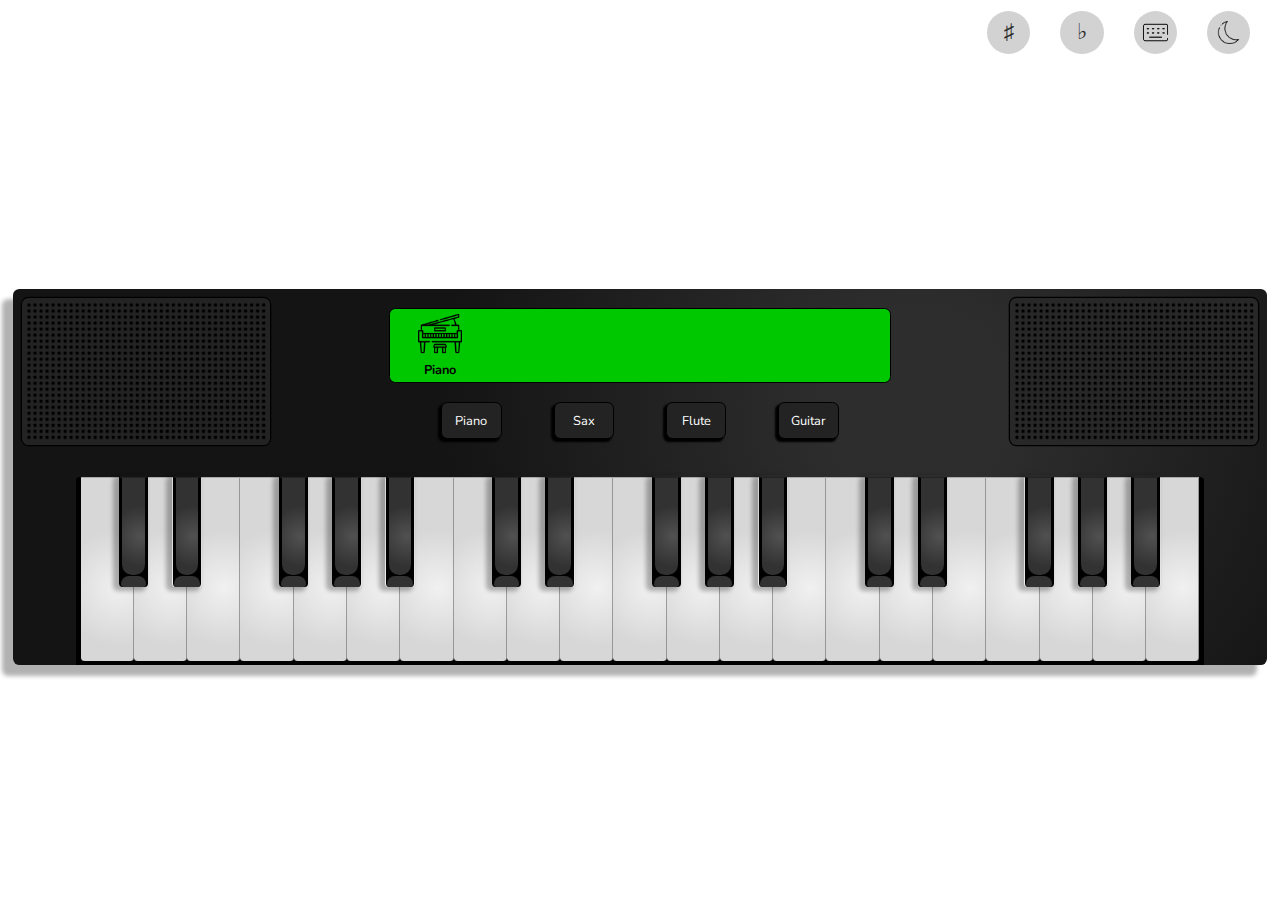
==== index.html @ 3a67f17c "uploaded core files" ====
<!DOCTYPE html>
<html>
	<head>
		<title>Keyboard | Piano</title>
		<meta charset="utf-8">
		<meta name="viewport" content="width=device-width, initial-scale=1.0">
		<link rel="stylesheet" href="css/style.css">
		<link rel="preconnect" href="https://fonts.gstatic.com">
		<link href="https://fonts.googleapis.com/css2?family=Nunito:wght@400;600&display=swap" rel="stylesheet">
		<link href="https://fonts.googleapis.com/css2?family=Cormorant+Garamond:wght@400&display=swap" rel="stylesheet">
	</head>

	<body>
		<div class="container">
			<div class="header-controls">
				<div></div>
				<div>♯</div>
				<div>♭</div>
				<div><img src="images/keyboard.png"></img></div>
				<div><img src="images/moon.png"></img></div>
			</div>

			<div class="frame">
				<div class="left-speaker"></div>

				<div class="menu">
					<div class="display">
						<div class="current-instrument-container">
							<img src="images/piano.png"></img>
							<span>Piano</span>
						</div>
					</div>

					<div class="menu-buttons">
						<button>Piano</button>
						<button>Sax</button>
						<button>Flute</button>
						<button>Guitar</button>
					</div>
				</div>

				<div class="right-speaker"></div>

				<div class="keyboard">
					<div class="white-key-set">
						<div class="key white-key" id="Z"><div class="cypher white-key-cypher">C</div><div class="white-key-letter">Z</div></div>
						<div class="key white-key" id="C"><div class="cypher white-key-cypher">D</div><div class="white-key-letter">C</div></div>
						<div class="key white-key" id="B"><div class="cypher white-key-cypher">E</div><div class="white-key-letter">B</div></div>
						<div class="key white-key" id="N"><div class="cypher white-key-cypher">F</div><div class="white-key-letter">N</div></div>
						<div class="key white-key" id="A"><div class="cypher white-key-cypher">G</div><div class="white-key-letter">A</div></div>
						<div class="key white-key" id="D"><div class="cypher white-key-cypher">A</div><div class="white-key-letter">D</div></div>
						<div class="key white-key" id="G"><div class="cypher white-key-cypher">B</div><div class="white-key-letter">G</div></div>
						<div class="key white-key" id="H"><div class="cypher white-key-cypher">C</div><div class="white-key-letter">H</div></div>
						<div class="key white-key" id="K"><div class="cypher white-key-cypher">D</div><div class="white-key-letter">K</div></div>
						<div class="key white-key" id="Q"><div class="cypher white-key-cypher">E</div><div class="white-key-letter">Q</div></div>
						<div class="key white-key" id="W"><div class="cypher white-key-cypher">F</div><div class="white-key-letter">W</div></div>
						<div class="key white-key" id="R"><div class="cypher white-key-cypher">G</div><div class="white-key-letter">R</div></div>
						<div class="key white-key" id="Y"><div class="cypher white-key-cypher">A</div><div class="white-key-letter">Y</div></div>
						<div class="key white-key" id="I"><div class="cypher white-key-cypher">B</div><div class="white-key-letter">I</div></div>
						<div class="key white-key" id="O"><div class="cypher white-key-cypher">C</div><div class="white-key-letter">O</div></div>
						<div class="key white-key" id="1"><div class="cypher white-key-cypher">D</div><div class="white-key-letter">1</div></div>
						<div class="key white-key" id="3"><div class="cypher white-key-cypher">E</div><div class="white-key-letter">3</div></div>
						<div class="key white-key" id="4"><div class="cypher white-key-cypher">F</div><div class="white-key-letter">4</div></div>
						<div class="key white-key" id="6"><div class="cypher white-key-cypher">G</div><div class="white-key-letter">6</div></div>
						<div class="key white-key" id="8"><div class="cypher white-key-cypher">A</div><div class="white-key-letter">8</div></div>
						<div class="key white-key" id="0"><div class="cypher white-key-cypher">B</div><div class="white-key-letter">0</div></div>
					</div>

					<div class="sharp-key-set">
						<div class="key sharp-key" id="X"><div class="sharp-key-center"><div class="cypher sharp-cypher">C♯</div><div class="cypher flat-cypher">D♭</div><div class="sharp-key-letter">X</div></div><div class="sharp-key-shadow"></div></div>
						<div class="key sharp-key" id="V"><div class="sharp-key-center"><div class="cypher sharp-cypher">D♯</div><div class="cypher flat-cypher">E♭</div><div class="sharp-key-letter">V</div></div><div class="sharp-key-shadow"></div></div>
						<div></div>
						<div class="key sharp-key" id="M"><div class="sharp-key-center"><div class="cypher sharp-cypher">F♯</div><div class="cypher flat-cypher">G♭</div><div class="sharp-key-letter">M</div></div><div class="sharp-key-shadow"></div></div>
						<div class="key sharp-key" id="S"><div class="sharp-key-center"><div class="cypher sharp-cypher">G♯</div><div class="cypher flat-cypher">A♭</div><div class="sharp-key-letter">S</div></div><div class="sharp-key-shadow"></div></div>
						<div class="key sharp-key" id="F"><div class="sharp-key-center"><div class="cypher sharp-cypher">A♯</div><div class="cypher flat-cypher">B♭</div><div class="sharp-key-letter">F</div></div><div class="sharp-key-shadow"></div></div>
						<div></div>
						<div class="key sharp-key" id="J"><div class="sharp-key-center"><div class="cypher sharp-cypher">C♯</div><div class="cypher flat-cypher">D♭</div><div class="sharp-key-letter">J</div></div><div class="sharp-key-shadow"></div></div>
						<div class="key sharp-key" id="L"><div class="sharp-key-center"><div class="cypher sharp-cypher">D♯</div><div class="cypher flat-cypher">E♭</div><div class="sharp-key-letter">L</div></div><div class="sharp-key-shadow"></div></div>
						<div></div>
						<div class="key sharp-key" id="E"><div class="sharp-key-center"><div class="cypher sharp-cypher">F♯</div><div class="cypher flat-cypher">G♭</div><div class="sharp-key-letter">E</div></div><div class="sharp-key-shadow"></div></div>
						<div class="key sharp-key" id="T"><div class="sharp-key-center"><div class="cypher sharp-cypher">G♯</div><div class="cypher flat-cypher">A♭</div><div class="sharp-key-letter">T</div></div><div class="sharp-key-shadow"></div></div>
						<div class="key sharp-key" id="U"><div class="sharp-key-center"><div class="cypher sharp-cypher">A♯</div><div class="cypher flat-cypher">B♭</div><div class="sharp-key-letter">U</div></div><div class="sharp-key-shadow"></div></div>
						<div></div>
						<div class="key sharp-key" id="P"><div class="sharp-key-center"><div class="cypher sharp-cypher">C♯</div><div class="cypher flat-cypher">D♭</div><div class="sharp-key-letter">P</div></div><div class="sharp-key-shadow"></div></div>
						<div class="key sharp-key" id="2"><div class="sharp-key-center"><div class="cypher sharp-cypher">D♯</div><div class="cypher flat-cypher">E♭</div><div class="sharp-key-letter">2</div></div><div class="sharp-key-shadow"></div></div>
						<div></div>
						<div class="key sharp-key" id="5"><div class="sharp-key-center"><div class="cypher sharp-cypher">F♯</div><div class="cypher flat-cypher">G♭</div><div class="sharp-key-letter">5</div></div><div class="sharp-key-shadow"></div></div>
						<div class="key sharp-key" id="7"><div class="sharp-key-center"><div class="cypher sharp-cypher">G♯</div><div class="cypher flat-cypher">A♭</div><div class="sharp-key-letter">7</div></div><div class="sharp-key-shadow"></div></div>
						<div class="key sharp-key" id="9"><div class="sharp-key-center"><div class="cypher sharp-cypher">A♯</div><div class="cypher flat-cypher">B♭</div><div class="sharp-key-letter">9</div></div><div class="sharp-key-shadow"></div></div>
						<div></div>
					</div>
				</div>
			</div>
		</div>

  	<script src="js/script.js"></script>
	</body>
</html>
---- css/style.css ----
* {
	box-sizing: border-box;
	margin: 0;
	padding: 0;
	user-select: none;
}

html {
	overflow: hidden;
}

.container {
	display: grid;
	grid-template: repeat(2, 6% 94%) / repeat(1, 100%);
	width: 100vw;
	height: 100vh;
}

.header-controls {
	display: flex;
	justify-content: end;
	align-items: end;
}

.header-controls div {
	display: grid;
	align-items: center;
	justify-items: center;
	height: 4.8vh;
	aspect-ratio: 1 / 1;
	margin-right: 30px;
	border-radius: 50%;
	background-color: rgba(210,210,210,1);
	cursor: pointer;
}

.header-controls div:hover {
	transform: scale(1.25);
}

.header-controls div:nth-child(1) {
	position: absolute;
	z-index: -1;
	width: 4.8vh;
	aspect-ratio: 1 / 1;
	background-color: rgba(30,30,30,1);
	transition: 1s ease;
	transform: scale(0);
}

.header-controls div:nth-child(1).active {
	transition: 2s ease-in;
	transform: scale(1000);
}

.header-controls div:nth-child(2),
.header-controls div:nth-child(3),
.header-controls div:nth-child(4),
.header-controls div:nth-child(5) {
	font-family: Cormorant Garamond;
	font-size: 2.4vh;
	color: rgba(0,0,0,0.8);
	transition: transform 0.4s;
}

.header-controls div:nth-child(4) img,
.header-controls div:nth-child(5) img {
  height: 2.5vh;
}

.frame {
	align-self: center;
	justify-self: center;
	display: grid;
	grid-template: repeat(2, 50%) / repeat(3, 25% 50% 25%);
	width: 98vw;
	aspect-ratio: 4 / 1.20;
	margin: auto;
	border-radius: 0.5vw;
	box-shadow: 0 0 0 0.25vw rgba(240,240,240,0);
	background: radial-gradient(circle at 72% 30%, rgba(45,45,45,1) 10%, rgba(20,20,20,1) 50%);
	transition: box-shadow 1s ease 0.5s;
}

.frame:before {
	content: '';
	position: absolute;
	z-index: -2;
	width: 98vw;
	aspect-ratio: 4 / 1.20;
	border-radius: 0.5vw;
	box-shadow: -0.8vw 0.8vw 4px 0 rgba(0,0,0,0.30);
}

.frame.dark {
	transition: box-shadow 1s ease-in 0.5s;
	box-shadow: 0 0 0 0.25vw rgba(240,240,240,0.25);
}

.left-speaker {
	grid-row: 1/2;
	grid-column: 1/2;
	justify-self: start;
	width: 79%;
	height: 78%;
	margin-left: 3%;
	margin-top: 3%;
	border: solid rgba(35,35,35,1) 0.35vw;
	border-radius: 0.5vw;
	box-shadow: 0px 0px 0 0.1vw rgba(0,0,0,1);
	background: radial-gradient(50% 50% at 50% 50%, rgba(0,0,0,1) 50%, transparent 52%),
							radial-gradient(64% 64% at 50% 50%, rgba(0,0,0,0.3) 50%, transparent 52%);
	background-color: rgba(35,35,35,1);
	background-size: 0.47vw 0.47vw;
}

.menu {
	grid-row: 1/2;
	grid-column: 2/3;
	align-self: center;
	justify-self: center;
	display: grid;
	grid-template: repeat(2, 50%) / repeat(1, auto);
	width: 80%;
	height: 80%;
}

.display {
	align-self: center;
	justify-self: center;
	display: grid;
	width: 100%;
	height: 100%;
	border: solid #000 0.15vw;
	border-radius: 0.5vw;
	background-color: rgba(0,200,0,1);
}

.current-instrument-container {
	display: grid;
	align-items: center;
	justify-items: center;
	width: 20%;
	height: 100%;
}

.current-instrument-container > img {
	width: 3.5vw;
}

.current-instrument-container > span {
	font-family: Nunito;
	font-size: 1vw;
	font-weight: bold;
}

.menu-buttons {
	align-content: center;
	justify-content: space-evenly;
	display: grid;
	grid-template: repeat(1, 50%) / repeat(4, 12%);
}

button {
	font-family: Nunito;
	font-size: 1vw;
	color: rgba(255,255,255,1);
	border: solid rgba(0,0,0,1) 0.1vw;
	border-radius: 0.5vw;
	box-shadow: -0.20vw 0.20vw 2px 0 rgba(0,0,0,1);
	background-color: rgba(35,35,35,1);
	cursor: pointer;
}

button.active {
	font-size: 0.987vw;
	box-shadow: inset -0.05vw 0.05vw 2px 0 rgba(0,0,0,1);
}

.right-speaker {
	grid-row: 1/2;
	grid-column: 3/4;
	justify-self: end;
	width: 79%;
	height: 78%;
	margin-top: 3%;
	margin-right: 3%;
	border: solid rgba(40,40,40,1) 0.35vw;
	border-radius: 0.5vw;
	box-shadow: 0px 0px 0 0.1vw rgba(0,0,0,1);
	background: radial-gradient(50% 50% at 50% 50%, rgba(0,0,0,1) 50%, transparent 52%),
							radial-gradient(64% 64% at 50% 50%, rgba(0,0,0,0.3) 50%, transparent 52%);
	background-color: rgba(40,40,40,1);
	background-size: 0.47vw 0.47vw;
}

.keyboard {
	grid-row: 2/3;
	grid-column: 1/4;
	display: grid;
	grid-template: repeat(1, 97%) / repeat(1, 100%);
	justify-self: center;
	align-self: center;
	width: 90%;
	height: 100%;
	padding: 0 0.4vw;
	border-radius: 0.3vw 0.3vw 0 0;
	background-color: rgba(0,0,0,1);
}

.white-key-set {
	grid-row: 1/3;
	grid-column: 1/21;
	display: grid;
	grid-template: repeat(1, 98%) / repeat(21, 1fr);
	position: relative;
}

.white-key {
	display: grid;
	justify-content: center;
	align-content: end;
	font-family: Nunito;
	font-size: 1.2vw;
	border-radius: 0 0 0.3vw 0.3vw;
	border-top: 0.15vw solid rgba(170,170,170,1);
	border-right: 0.1vw solid rgba(0,0,0,0.3);
	background: radial-gradient(circle at 72% 60%, rgba(240,240,240,1) 1%, transparent 50%);
	background-color: rgba(215,215,215,1);
	cursor: pointer;
}

.white-key.pressed {
	height: 99.4%;
	border-top: 0.25vw solid rgba(170,170,170,1);
	background: radial-gradient(circle at 72% 40%, rgba(240,240,240,1) 1%, transparent 50%),
							linear-gradient(-89deg, rgba(0,0,0,0.1) 4%, transparent 8%) 0 0;
	background-color: rgba(215,215,215,1);
}

.white-key-cypher {
	justify-self: center;
	color: rgba(210,120,40,0);
	margin-bottom: 1.5vw;
	transition: color 0.5s linear;
}

.white-key-cypher.show-cypher {
	color: rgba(210,120,40,0.8);
	transition: color 1.5s linear;
}

.white-key-letter {
	color: rgba(0,0,0,0);
	padding-bottom: 0.5vw;
	transition: color 0.5s linear;
}

.white-key-letter.show-letter {
	color: rgba(0,0,0,0.4);
	transition: color 0.5s linear;
}

.sharp-key-set {
	grid-row: 1/3;
	grid-column: 1/21;
	display: grid;
	grid-template: repeat(1, 97%) / repeat(21, 1fr);
}

.sharp-key {
	position: relative;
	z-index: 1;
	width: 54%;
	height: 60%;
	margin-left: 72.5%;
	border-radius: 0 0 0.3vw 0.3vw;
	border-left: 0.3vw solid rgba(0,0,0,1);;
	border-top: 0.15vw solid rgba(35,35,35,1);
	border-right: 0.3vw solid rgba(0,0,0,1);
	background-color: rgba(0,0,0,1);
	cursor: pointer;
}

.sharp-key.active {
	border-top: 0.18vw solid rgba(40,40,40,1);
}

.sharp-key-center {
	content: '';
	width: 100%;
	height: 89%;
	font-family: Nunito;
	font-size: 0.9vw;
	color: rgba(255,255,255,0);
	border-radius: 0 0 0.8vw 0.8vw;
	background: radial-gradient(circle at 80% 60%, rgba(80,80,80,1) 1%, rgba(50,50,50,1) 50%);
}

.sharp-key-center.active {
	height: 98%;
	background: radial-gradient(circle at 80% 30%, rgba(80,80,80,1) 1%, rgba(50,50,50,1) 40%);
}

.sharp-cypher {
	position: absolute;
	left: 50%;
	top: 0.7vw;
	transform: translateX(-50%);
	transition: color 0.5s linear;
}

.sharp-cypher.active {
	top: 0.8vw;
}

.sharp-cypher.show-sharp-cypher {
	color: rgba(210,120,40,0.8);
	transition: color 1.5s linear;
}

.flat-cypher {
	position: absolute;
	left: 50%;
	top: 0.7vw;
	transform: translateX(-50%);
	transition: color 0.5s linear;
}

.flat-cypher.active {
	top: 0.8vw;
}

.flat-cypher.show-flat-cypher {
	color: rgba(210,120,40,0.8);
	transition: color 1.5s linear;
}

.sharp-key-letter {
	position: absolute;
	left: 50%;
	top: 5.8vw;
	transform: translateX(-50%);
	transition: color 0.5s linear;
}

.sharp-key-letter.active {
	top: 6.5vw;
	font-size: 0.88vw;
}

.sharp-key-letter.show-letter {
	color: rgba(255,255,255,0.4);
	transition: color 0.5s linear;
}

.sharp-key-shadow {
	display: grid;
	position: absolute;
	top: -3%;
	left: -15%;
	width: 130%;
	height: 103%;
	border-radius: 0.3vw 0 0.3vw 0.3vw;
	box-shadow: -0.3vw 0.2vw 4px 0.1vw rgba(0,0,0,0.28);
}

.sharp-key-shadow.active {
	display: grid;
	position: absolute;
	top: -3%;
	left: -15%;
	width: 130%;
	height: 101%;
	border-radius: 0.3vw 0 0.3vw 0.3vw;
	box-shadow: -0.3vw 0.2vw 4px 0.1vw rgba(0,0,0,0.28);
	transform: translate(4.5%) rotate(-1.2deg);
}

.sharp-key-shadow::before {
	content: '';
	align-self: end;
	justify-self: center;
	width: 2vw;
	height: 0.82vw;
	border-radius: 7vw 7vw 2.5vw 2.5vw;
	background-color: rgba(50,50,50,1);
}

.sharp-key-shadow.active::before {
	height: 0;
}
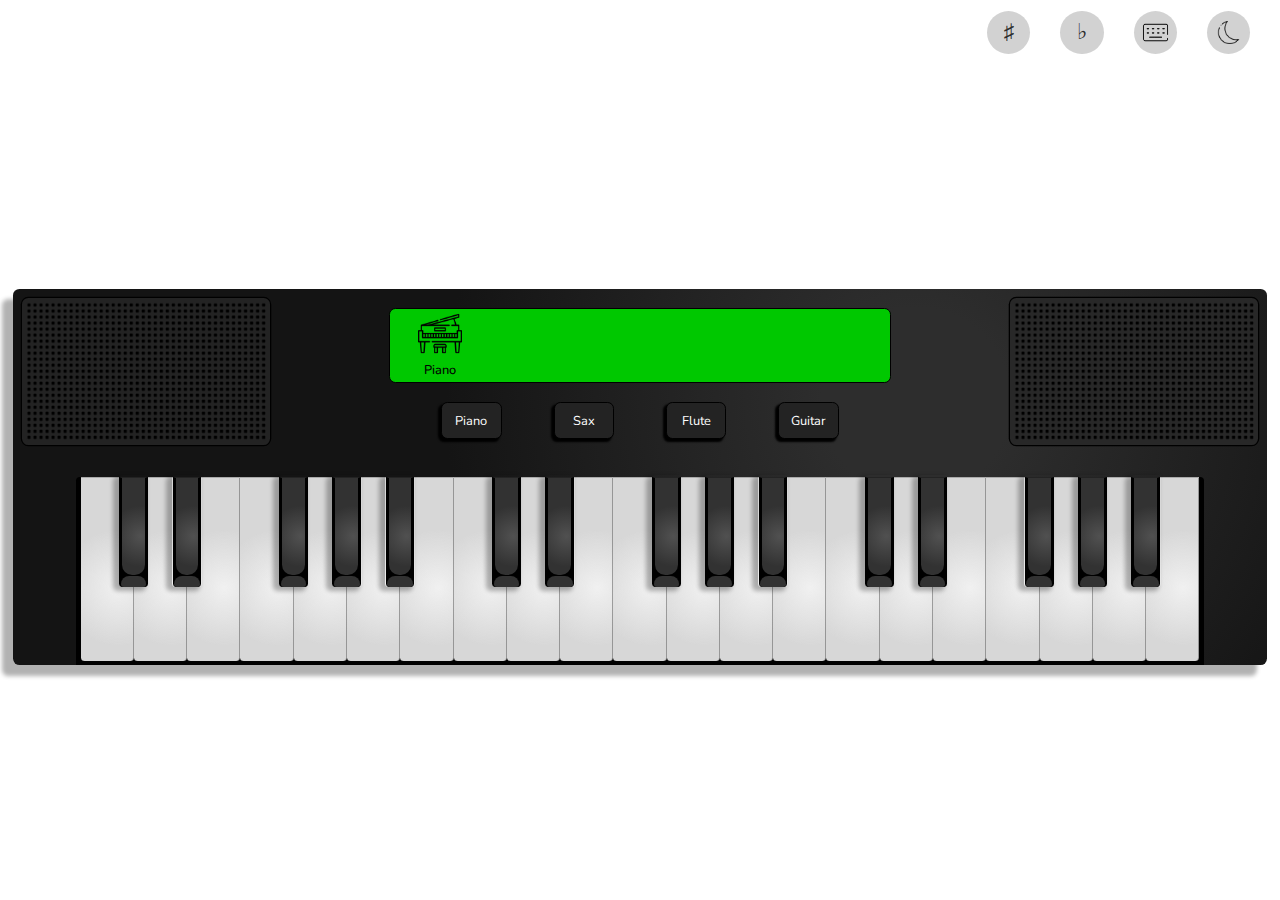
==== commit 190a1b3d: "..." ====
--- a/index.html
+++ b/index.html
@@ -1,13 +1,11 @@
 <!DOCTYPE html>
-<html>
+<html lang="en">
 	<head>
-		<title>Keyboard | Piano</title>
+		<title>Musical Keyboard</title>
 		<meta charset="utf-8">
 		<meta name="viewport" content="width=device-width, initial-scale=1.0">
+		<link rel="icon" type="image/x-icon" href="images/favicon.ico">
 		<link rel="stylesheet" href="css/style.css">
-		<link rel="preconnect" href="https://fonts.gstatic.com">
-		<link href="https://fonts.googleapis.com/css2?family=Nunito:wght@400;600&display=swap" rel="stylesheet">
-		<link href="https://fonts.googleapis.com/css2?family=Cormorant+Garamond:wght@400&display=swap" rel="stylesheet">
 	</head>
 
 	<body>
@@ -95,4 +93,4 @@
 
   	<script src="js/script.js"></script>
 	</body>
-</html>
+</html>--- a/css/style.css
+++ b/css/style.css
@@ -1,3 +1,10 @@
+/* SECTION import */
+@font-face {
+	font-family: Nunito;
+	src: url(../fonts/Nunito-VariableFont_wght.ttf);
+}
+
+/* SECTION reset */
 * {
 	box-sizing: border-box;
 	margin: 0;
@@ -5,6 +12,7 @@
 	user-select: none;
 }
 
+/* SECTION main */
 html {
 	overflow: hidden;
 }
@@ -34,10 +42,6 @@
 	cursor: pointer;
 }
 
-.header-controls div:hover {
-	transform: scale(1.25);
-}
-
 .header-controls div:nth-child(1) {
 	position: absolute;
 	z-index: -1;
@@ -48,16 +52,10 @@
 	transform: scale(0);
 }
 
-.header-controls div:nth-child(1).active {
-	transition: 2s ease-in;
-	transform: scale(1000);
-}
-
 .header-controls div:nth-child(2),
 .header-controls div:nth-child(3),
 .header-controls div:nth-child(4),
 .header-controls div:nth-child(5) {
-	font-family: Cormorant Garamond;
 	font-size: 2.4vh;
 	color: rgba(0,0,0,0.8);
 	transition: transform 0.4s;
@@ -90,11 +88,6 @@
 	aspect-ratio: 4 / 1.20;
 	border-radius: 0.5vw;
 	box-shadow: -0.8vw 0.8vw 4px 0 rgba(0,0,0,0.30);
-}
-
-.frame.dark {
-	transition: box-shadow 1s ease-in 0.5s;
-	box-shadow: 0 0 0 0.25vw rgba(240,240,240,0.25);
 }
 
 .left-speaker {
@@ -151,7 +144,7 @@
 .current-instrument-container > span {
 	font-family: Nunito;
 	font-size: 1vw;
-	font-weight: bold;
+	font-weight: 500;
 }
 
 .menu-buttons {
@@ -168,13 +161,9 @@
 	border: solid rgba(0,0,0,1) 0.1vw;
 	border-radius: 0.5vw;
 	box-shadow: -0.20vw 0.20vw 2px 0 rgba(0,0,0,1);
+	outline: none;
 	background-color: rgba(35,35,35,1);
 	cursor: pointer;
-}
-
-button.active {
-	font-size: 0.987vw;
-	box-shadow: inset -0.05vw 0.05vw 2px 0 rgba(0,0,0,1);
 }
 
 .right-speaker {
@@ -230,34 +219,16 @@
 	cursor: pointer;
 }
 
-.white-key.pressed {
-	height: 99.4%;
-	border-top: 0.25vw solid rgba(170,170,170,1);
-	background: radial-gradient(circle at 72% 40%, rgba(240,240,240,1) 1%, transparent 50%),
-							linear-gradient(-89deg, rgba(0,0,0,0.1) 4%, transparent 8%) 0 0;
-	background-color: rgba(215,215,215,1);
-}
-
 .white-key-cypher {
 	justify-self: center;
 	color: rgba(210,120,40,0);
 	margin-bottom: 1.5vw;
 	transition: color 0.5s linear;
-}
-
-.white-key-cypher.show-cypher {
-	color: rgba(210,120,40,0.8);
-	transition: color 1.5s linear;
 }
 
 .white-key-letter {
 	color: rgba(0,0,0,0);
 	padding-bottom: 0.5vw;
-	transition: color 0.5s linear;
-}
-
-.white-key-letter.show-letter {
-	color: rgba(0,0,0,0.4);
 	transition: color 0.5s linear;
 }
 
@@ -282,10 +253,6 @@
 	cursor: pointer;
 }
 
-.sharp-key.active {
-	border-top: 0.18vw solid rgba(40,40,40,1);
-}
-
 .sharp-key-center {
 	content: '';
 	width: 100%;
@@ -297,11 +264,6 @@
 	background: radial-gradient(circle at 80% 60%, rgba(80,80,80,1) 1%, rgba(50,50,50,1) 50%);
 }
 
-.sharp-key-center.active {
-	height: 98%;
-	background: radial-gradient(circle at 80% 30%, rgba(80,80,80,1) 1%, rgba(50,50,50,1) 40%);
-}
-
 .sharp-cypher {
 	position: absolute;
 	left: 50%;
@@ -310,15 +272,6 @@
 	transition: color 0.5s linear;
 }
 
-.sharp-cypher.active {
-	top: 0.8vw;
-}
-
-.sharp-cypher.show-sharp-cypher {
-	color: rgba(210,120,40,0.8);
-	transition: color 1.5s linear;
-}
-
 .flat-cypher {
 	position: absolute;
 	left: 50%;
@@ -327,30 +280,11 @@
 	transition: color 0.5s linear;
 }
 
-.flat-cypher.active {
-	top: 0.8vw;
-}
-
-.flat-cypher.show-flat-cypher {
-	color: rgba(210,120,40,0.8);
-	transition: color 1.5s linear;
-}
-
 .sharp-key-letter {
 	position: absolute;
 	left: 50%;
 	top: 5.8vw;
 	transform: translateX(-50%);
-	transition: color 0.5s linear;
-}
-
-.sharp-key-letter.active {
-	top: 6.5vw;
-	font-size: 0.88vw;
-}
-
-.sharp-key-letter.show-letter {
-	color: rgba(255,255,255,0.4);
 	transition: color 0.5s linear;
 }
 
@@ -363,6 +297,95 @@
 	height: 103%;
 	border-radius: 0.3vw 0 0.3vw 0.3vw;
 	box-shadow: -0.3vw 0.2vw 4px 0.1vw rgba(0,0,0,0.28);
+}
+
+.sharp-key-shadow::before {
+	content: '';
+	align-self: end;
+	justify-self: center;
+	width: 2vw;
+	height: 0.82vw;
+	border-radius: 7vw 7vw 2.5vw 2.5vw;
+	background-color: rgba(50,50,50,1);
+}
+
+/* SECTION animations */
+html.dark {
+	background-color: rgb(30, 30, 30);
+}
+
+.header-controls div:hover {
+	transform: scale(1.25);
+}
+
+.header-controls div:nth-child(1).active {
+	transition: 2s ease-in;
+	transform: scale(1000);
+}
+
+.frame.dark {
+	transition: box-shadow 1s ease-in 0.5s;
+	box-shadow: 0 0 0 0.25vw rgba(240,240,240,0.25);
+}
+
+button.active {
+	font-size: 0.987vw;
+	box-shadow: inset -0.05vw 0.05vw 2px 0 rgba(0,0,0,1);
+}
+
+.white-key.pressed {
+	height: 99.4%;
+	border-top: 0.25vw solid rgba(170,170,170,1);
+	background: radial-gradient(circle at 72% 40%, rgba(240,240,240,1) 1%, transparent 50%),
+							linear-gradient(-89deg, rgba(0,0,0,0.1) 4%, transparent 8%) 0 0;
+	background-color: rgba(215,215,215,1);
+}
+
+.white-key-cypher.show-cypher {
+	color: rgba(210,120,40,0.8);
+	transition: color 1.5s linear;
+}
+
+.white-key-letter.show-letter {
+	color: rgba(0,0,0,0.4);
+	transition: color 0.5s linear;
+}
+
+.sharp-key.active {
+	border-top: 0.18vw solid rgba(40,40,40,1);
+}
+
+.sharp-key-center.active {
+	height: 98%;
+	background: radial-gradient(circle at 80% 30%, rgba(80,80,80,1) 1%, rgba(50,50,50,1) 40%);
+}
+
+.sharp-cypher.active {
+	top: 0.8vw;
+}
+
+.sharp-cypher.show-sharp-cypher {
+	color: rgba(210,120,40,0.8);
+	transition: color 1.5s linear;
+}
+
+.flat-cypher.active {
+	top: 0.8vw;
+}
+
+.flat-cypher.show-flat-cypher {
+	color: rgba(210,120,40,0.8);
+	transition: color 1.5s linear;
+}
+
+.sharp-key-letter.active {
+	top: 6.5vw;
+	font-size: 0.88vw;
+}
+
+.sharp-key-letter.show-letter {
+	color: rgba(255,255,255,0.4);
+	transition: color 0.5s linear;
 }
 
 .sharp-key-shadow.active {
@@ -377,16 +400,6 @@
 	transform: translate(4.5%) rotate(-1.2deg);
 }
 
-.sharp-key-shadow::before {
-	content: '';
-	align-self: end;
-	justify-self: center;
-	width: 2vw;
-	height: 0.82vw;
-	border-radius: 7vw 7vw 2.5vw 2.5vw;
-	background-color: rgba(50,50,50,1);
-}
-
 .sharp-key-shadow.active::before {
 	height: 0;
 }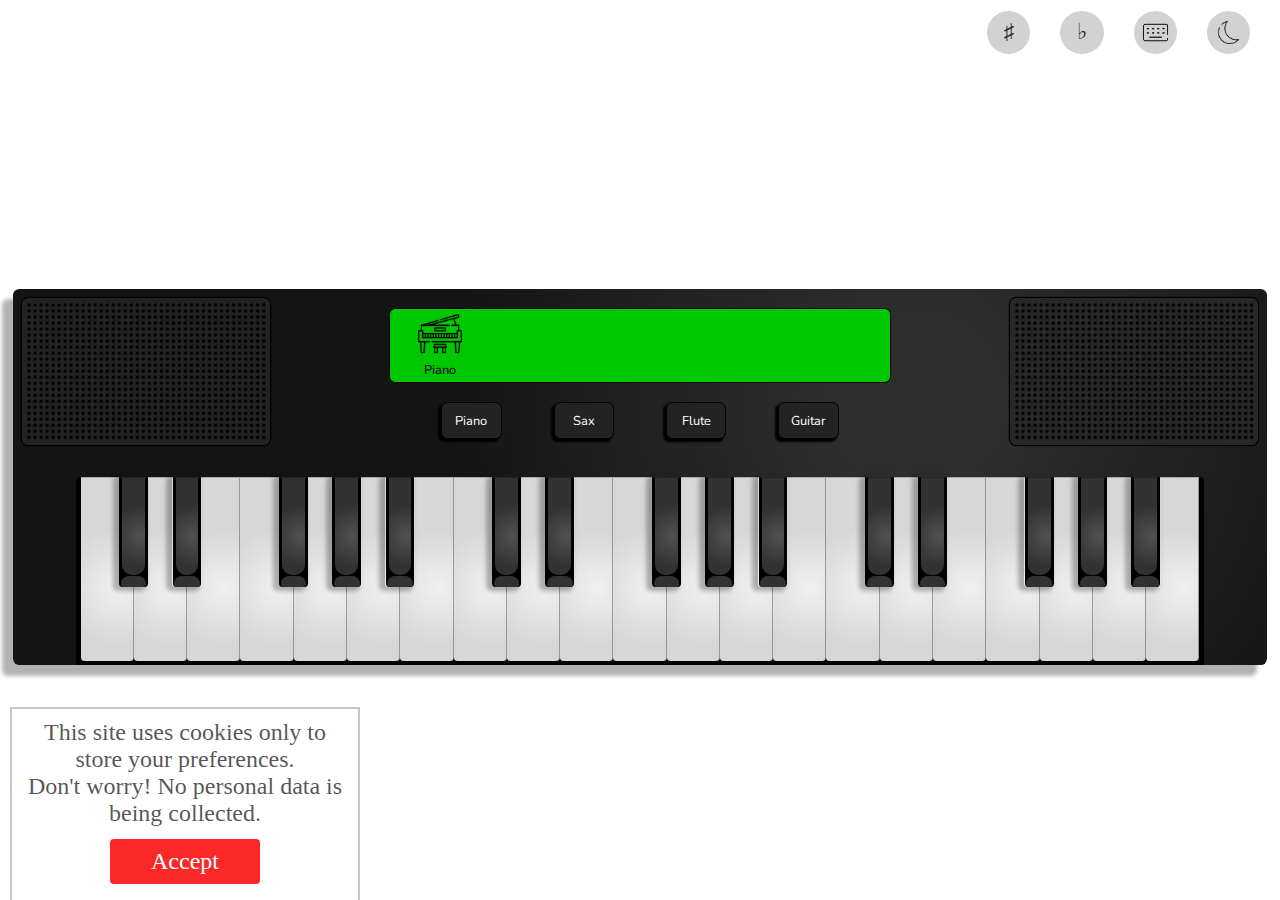
==== commit b102fd26: "Implements cookie policy and fixes some bugs" ====
--- a/index.html
+++ b/index.html
@@ -41,56 +41,62 @@
 
 				<div class="keyboard">
 					<div class="white-key-set">
-						<div class="key white-key" id="Z"><div class="cypher white-key-cypher">C</div><div class="white-key-letter">Z</div></div>
-						<div class="key white-key" id="C"><div class="cypher white-key-cypher">D</div><div class="white-key-letter">C</div></div>
-						<div class="key white-key" id="B"><div class="cypher white-key-cypher">E</div><div class="white-key-letter">B</div></div>
-						<div class="key white-key" id="N"><div class="cypher white-key-cypher">F</div><div class="white-key-letter">N</div></div>
-						<div class="key white-key" id="A"><div class="cypher white-key-cypher">G</div><div class="white-key-letter">A</div></div>
-						<div class="key white-key" id="D"><div class="cypher white-key-cypher">A</div><div class="white-key-letter">D</div></div>
-						<div class="key white-key" id="G"><div class="cypher white-key-cypher">B</div><div class="white-key-letter">G</div></div>
-						<div class="key white-key" id="H"><div class="cypher white-key-cypher">C</div><div class="white-key-letter">H</div></div>
-						<div class="key white-key" id="K"><div class="cypher white-key-cypher">D</div><div class="white-key-letter">K</div></div>
-						<div class="key white-key" id="Q"><div class="cypher white-key-cypher">E</div><div class="white-key-letter">Q</div></div>
-						<div class="key white-key" id="W"><div class="cypher white-key-cypher">F</div><div class="white-key-letter">W</div></div>
-						<div class="key white-key" id="R"><div class="cypher white-key-cypher">G</div><div class="white-key-letter">R</div></div>
-						<div class="key white-key" id="Y"><div class="cypher white-key-cypher">A</div><div class="white-key-letter">Y</div></div>
-						<div class="key white-key" id="I"><div class="cypher white-key-cypher">B</div><div class="white-key-letter">I</div></div>
-						<div class="key white-key" id="O"><div class="cypher white-key-cypher">C</div><div class="white-key-letter">O</div></div>
-						<div class="key white-key" id="1"><div class="cypher white-key-cypher">D</div><div class="white-key-letter">1</div></div>
-						<div class="key white-key" id="3"><div class="cypher white-key-cypher">E</div><div class="white-key-letter">3</div></div>
-						<div class="key white-key" id="4"><div class="cypher white-key-cypher">F</div><div class="white-key-letter">4</div></div>
-						<div class="key white-key" id="6"><div class="cypher white-key-cypher">G</div><div class="white-key-letter">6</div></div>
-						<div class="key white-key" id="8"><div class="cypher white-key-cypher">A</div><div class="white-key-letter">8</div></div>
-						<div class="key white-key" id="0"><div class="cypher white-key-cypher">B</div><div class="white-key-letter">0</div></div>
+						<div class="key white-key" id="Z"><div class="white-key-cypher">C</div><div class="white-key-letter">Z</div></div>
+						<div class="key white-key" id="C"><div class="white-key-cypher">D</div><div class="white-key-letter">C</div></div>
+						<div class="key white-key" id="B"><div class="white-key-cypher">E</div><div class="white-key-letter">B</div></div>
+						<div class="key white-key" id="N"><div class="white-key-cypher">F</div><div class="white-key-letter">N</div></div>
+						<div class="key white-key" id="A"><div class="white-key-cypher">G</div><div class="white-key-letter">A</div></div>
+						<div class="key white-key" id="D"><div class="white-key-cypher">A</div><div class="white-key-letter">D</div></div>
+						<div class="key white-key" id="G"><div class="white-key-cypher">B</div><div class="white-key-letter">G</div></div>
+						<div class="key white-key" id="H"><div class="white-key-cypher">C</div><div class="white-key-letter">H</div></div>
+						<div class="key white-key" id="K"><div class="white-key-cypher">D</div><div class="white-key-letter">K</div></div>
+						<div class="key white-key" id="Q"><div class="white-key-cypher">E</div><div class="white-key-letter">Q</div></div>
+						<div class="key white-key" id="W"><div class="white-key-cypher">F</div><div class="white-key-letter">W</div></div>
+						<div class="key white-key" id="R"><div class="white-key-cypher">G</div><div class="white-key-letter">R</div></div>
+						<div class="key white-key" id="Y"><div class="white-key-cypher">A</div><div class="white-key-letter">Y</div></div>
+						<div class="key white-key" id="I"><div class="white-key-cypher">B</div><div class="white-key-letter">I</div></div>
+						<div class="key white-key" id="O"><div class="white-key-cypher">C</div><div class="white-key-letter">O</div></div>
+						<div class="key white-key" id="1"><div class="white-key-cypher">D</div><div class="white-key-letter">1</div></div>
+						<div class="key white-key" id="3"><div class="white-key-cypher">E</div><div class="white-key-letter">3</div></div>
+						<div class="key white-key" id="4"><div class="white-key-cypher">F</div><div class="white-key-letter">4</div></div>
+						<div class="key white-key" id="6"><div class="white-key-cypher">G</div><div class="white-key-letter">6</div></div>
+						<div class="key white-key" id="8"><div class="white-key-cypher">A</div><div class="white-key-letter">8</div></div>
+						<div class="key white-key" id="0"><div class="white-key-cypher">B</div><div class="white-key-letter">0</div></div>
 					</div>
 
-					<div class="sharp-key-set">
-						<div class="key sharp-key" id="X"><div class="sharp-key-center"><div class="cypher sharp-cypher">C♯</div><div class="cypher flat-cypher">D♭</div><div class="sharp-key-letter">X</div></div><div class="sharp-key-shadow"></div></div>
-						<div class="key sharp-key" id="V"><div class="sharp-key-center"><div class="cypher sharp-cypher">D♯</div><div class="cypher flat-cypher">E♭</div><div class="sharp-key-letter">V</div></div><div class="sharp-key-shadow"></div></div>
+					<div class="black-key-set">
+						<div class="key black-key" id="X"><div class="black-key-center"><div class="bkc sharp-key-cypher">C♯</div><div class="bkc flat-key-cypher">D♭</div><div class="black-key-letter">X</div></div><div class="black-key-shadow"></div></div>
+						<div class="key black-key" id="V"><div class="black-key-center"><div class="bkc sharp-key-cypher">D♯</div><div class="bkc flat-key-cypher">E♭</div><div class="black-key-letter">V</div></div><div class="black-key-shadow"></div></div>
 						<div></div>
-						<div class="key sharp-key" id="M"><div class="sharp-key-center"><div class="cypher sharp-cypher">F♯</div><div class="cypher flat-cypher">G♭</div><div class="sharp-key-letter">M</div></div><div class="sharp-key-shadow"></div></div>
-						<div class="key sharp-key" id="S"><div class="sharp-key-center"><div class="cypher sharp-cypher">G♯</div><div class="cypher flat-cypher">A♭</div><div class="sharp-key-letter">S</div></div><div class="sharp-key-shadow"></div></div>
-						<div class="key sharp-key" id="F"><div class="sharp-key-center"><div class="cypher sharp-cypher">A♯</div><div class="cypher flat-cypher">B♭</div><div class="sharp-key-letter">F</div></div><div class="sharp-key-shadow"></div></div>
+						<div class="key black-key" id="M"><div class="black-key-center"><div class="bkc sharp-key-cypher">F♯</div><div class="bkc flat-key-cypher">G♭</div><div class="black-key-letter">M</div></div><div class="black-key-shadow"></div></div>
+						<div class="key black-key" id="S"><div class="black-key-center"><div class="bkc sharp-key-cypher">G♯</div><div class="bkc flat-key-cypher">A♭</div><div class="black-key-letter">S</div></div><div class="black-key-shadow"></div></div>
+						<div class="key black-key" id="F"><div class="black-key-center"><div class="bkc sharp-key-cypher">A♯</div><div class="bkc flat-key-cypher">B♭</div><div class="black-key-letter">F</div></div><div class="black-key-shadow"></div></div>
 						<div></div>
-						<div class="key sharp-key" id="J"><div class="sharp-key-center"><div class="cypher sharp-cypher">C♯</div><div class="cypher flat-cypher">D♭</div><div class="sharp-key-letter">J</div></div><div class="sharp-key-shadow"></div></div>
-						<div class="key sharp-key" id="L"><div class="sharp-key-center"><div class="cypher sharp-cypher">D♯</div><div class="cypher flat-cypher">E♭</div><div class="sharp-key-letter">L</div></div><div class="sharp-key-shadow"></div></div>
+						<div class="key black-key" id="J"><div class="black-key-center"><div class="bkc sharp-key-cypher">C♯</div><div class="bkc flat-key-cypher">D♭</div><div class="black-key-letter">J</div></div><div class="black-key-shadow"></div></div>
+						<div class="key black-key" id="L"><div class="black-key-center"><div class="bkc sharp-key-cypher">D♯</div><div class="bkc flat-key-cypher">E♭</div><div class="black-key-letter">L</div></div><div class="black-key-shadow"></div></div>
 						<div></div>
-						<div class="key sharp-key" id="E"><div class="sharp-key-center"><div class="cypher sharp-cypher">F♯</div><div class="cypher flat-cypher">G♭</div><div class="sharp-key-letter">E</div></div><div class="sharp-key-shadow"></div></div>
-						<div class="key sharp-key" id="T"><div class="sharp-key-center"><div class="cypher sharp-cypher">G♯</div><div class="cypher flat-cypher">A♭</div><div class="sharp-key-letter">T</div></div><div class="sharp-key-shadow"></div></div>
-						<div class="key sharp-key" id="U"><div class="sharp-key-center"><div class="cypher sharp-cypher">A♯</div><div class="cypher flat-cypher">B♭</div><div class="sharp-key-letter">U</div></div><div class="sharp-key-shadow"></div></div>
+						<div class="key black-key" id="E"><div class="black-key-center"><div class="bkc sharp-key-cypher">F♯</div><div class="bkc flat-key-cypher">G♭</div><div class="black-key-letter">E</div></div><div class="black-key-shadow"></div></div>
+						<div class="key black-key" id="T"><div class="black-key-center"><div class="bkc sharp-key-cypher">G♯</div><div class="bkc flat-key-cypher">A♭</div><div class="black-key-letter">T</div></div><div class="black-key-shadow"></div></div>
+						<div class="key black-key" id="U"><div class="black-key-center"><div class="bkc sharp-key-cypher">A♯</div><div class="bkc flat-key-cypher">B♭</div><div class="black-key-letter">U</div></div><div class="black-key-shadow"></div></div>
 						<div></div>
-						<div class="key sharp-key" id="P"><div class="sharp-key-center"><div class="cypher sharp-cypher">C♯</div><div class="cypher flat-cypher">D♭</div><div class="sharp-key-letter">P</div></div><div class="sharp-key-shadow"></div></div>
-						<div class="key sharp-key" id="2"><div class="sharp-key-center"><div class="cypher sharp-cypher">D♯</div><div class="cypher flat-cypher">E♭</div><div class="sharp-key-letter">2</div></div><div class="sharp-key-shadow"></div></div>
+						<div class="key black-key" id="P"><div class="black-key-center"><div class="bkc sharp-key-cypher">C♯</div><div class="bkc flat-key-cypher">D♭</div><div class="black-key-letter">P</div></div><div class="black-key-shadow"></div></div>
+						<div class="key black-key" id="2"><div class="black-key-center"><div class="bkc sharp-key-cypher">D♯</div><div class="bkc flat-key-cypher">E♭</div><div class="black-key-letter">2</div></div><div class="black-key-shadow"></div></div>
 						<div></div>
-						<div class="key sharp-key" id="5"><div class="sharp-key-center"><div class="cypher sharp-cypher">F♯</div><div class="cypher flat-cypher">G♭</div><div class="sharp-key-letter">5</div></div><div class="sharp-key-shadow"></div></div>
-						<div class="key sharp-key" id="7"><div class="sharp-key-center"><div class="cypher sharp-cypher">G♯</div><div class="cypher flat-cypher">A♭</div><div class="sharp-key-letter">7</div></div><div class="sharp-key-shadow"></div></div>
-						<div class="key sharp-key" id="9"><div class="sharp-key-center"><div class="cypher sharp-cypher">A♯</div><div class="cypher flat-cypher">B♭</div><div class="sharp-key-letter">9</div></div><div class="sharp-key-shadow"></div></div>
+						<div class="key black-key" id="5"><div class="black-key-center"><div class="bkc sharp-key-cypher">F♯</div><div class="bkc flat-key-cypher">G♭</div><div class="black-key-letter">5</div></div><div class="black-key-shadow"></div></div>
+						<div class="key black-key" id="7"><div class="black-key-center"><div class="bkc sharp-key-cypher">G♯</div><div class="bkc flat-key-cypher">A♭</div><div class="black-key-letter">7</div></div><div class="black-key-shadow"></div></div>
+						<div class="key black-key" id="9"><div class="black-key-center"><div class="bkc sharp-key-cypher">A♯</div><div class="bkc flat-key-cypher">B♭</div><div class="black-key-letter">9</div></div><div class="black-key-shadow"></div></div>
 						<div></div>
 					</div>
 				</div>
 			</div>
 		</div>
 
+		<div class="cookie-banner">
+			<p>This site uses cookies only to store your preferences.</p>
+			<p>Don't worry! No personal data is being collected.</p>
+			<button id="cookie-consent">Accept</button>
+		</div>
+
   	<script src="js/script.js"></script>
 	</body>
 </html>--- a/css/style.css
+++ b/css/style.css
@@ -101,8 +101,7 @@
 	border: solid rgba(35,35,35,1) 0.35vw;
 	border-radius: 0.5vw;
 	box-shadow: 0px 0px 0 0.1vw rgba(0,0,0,1);
-	background: radial-gradient(50% 50% at 50% 50%, rgba(0,0,0,1) 50%, transparent 52%),
-							radial-gradient(64% 64% at 50% 50%, rgba(0,0,0,0.3) 50%, transparent 52%);
+	background: radial-gradient(50% 50% at 50% 50%, rgba(0,0,0,1) 50%, transparent 52%), radial-gradient(64% 64% at 50% 50%, rgba(0,0,0,0.3) 50%, transparent 52%);
 	background-color: rgba(35,35,35,1);
 	background-size: 0.47vw 0.47vw;
 }
@@ -177,8 +176,7 @@
 	border: solid rgba(40,40,40,1) 0.35vw;
 	border-radius: 0.5vw;
 	box-shadow: 0px 0px 0 0.1vw rgba(0,0,0,1);
-	background: radial-gradient(50% 50% at 50% 50%, rgba(0,0,0,1) 50%, transparent 52%),
-							radial-gradient(64% 64% at 50% 50%, rgba(0,0,0,0.3) 50%, transparent 52%);
+	background: radial-gradient(50% 50% at 50% 50%, rgba(0,0,0,1) 50%, transparent 52%),	radial-gradient(64% 64% at 50% 50%, rgba(0,0,0,0.3) 50%, transparent 52%);
 	background-color: rgba(40,40,40,1);
 	background-size: 0.47vw 0.47vw;
 }
@@ -232,14 +230,14 @@
 	transition: color 0.5s linear;
 }
 
-.sharp-key-set {
+.black-key-set {
 	grid-row: 1/3;
 	grid-column: 1/21;
 	display: grid;
 	grid-template: repeat(1, 97%) / repeat(21, 1fr);
 }
 
-.sharp-key {
+.black-key {
 	position: relative;
 	z-index: 1;
 	width: 54%;
@@ -253,7 +251,7 @@
 	cursor: pointer;
 }
 
-.sharp-key-center {
+.black-key-center {
 	content: '';
 	width: 100%;
 	height: 89%;
@@ -264,7 +262,7 @@
 	background: radial-gradient(circle at 80% 60%, rgba(80,80,80,1) 1%, rgba(50,50,50,1) 50%);
 }
 
-.sharp-cypher {
+.sharp-key-cypher {
 	position: absolute;
 	left: 50%;
 	top: 0.7vw;
@@ -272,7 +270,7 @@
 	transition: color 0.5s linear;
 }
 
-.flat-cypher {
+.flat-key-cypher {
 	position: absolute;
 	left: 50%;
 	top: 0.7vw;
@@ -280,7 +278,7 @@
 	transition: color 0.5s linear;
 }
 
-.sharp-key-letter {
+.black-key-letter {
 	position: absolute;
 	left: 50%;
 	top: 5.8vw;
@@ -288,7 +286,7 @@
 	transition: color 0.5s linear;
 }
 
-.sharp-key-shadow {
+.black-key-shadow {
 	display: grid;
 	position: absolute;
 	top: -3%;
@@ -299,7 +297,7 @@
 	box-shadow: -0.3vw 0.2vw 4px 0.1vw rgba(0,0,0,0.28);
 }
 
-.sharp-key-shadow::before {
+.black-key-shadow::before {
 	content: '';
 	align-self: end;
 	justify-self: center;
@@ -333,11 +331,10 @@
 	box-shadow: inset -0.05vw 0.05vw 2px 0 rgba(0,0,0,1);
 }
 
-.white-key.pressed {
+.white-key.active {
 	height: 99.4%;
 	border-top: 0.25vw solid rgba(170,170,170,1);
-	background: radial-gradient(circle at 72% 40%, rgba(240,240,240,1) 1%, transparent 50%),
-							linear-gradient(-89deg, rgba(0,0,0,0.1) 4%, transparent 8%) 0 0;
+	background: radial-gradient(circle at 72% 40%, rgba(240,240,240,1) 1%, transparent 50%),	linear-gradient(-89deg, rgba(0,0,0,0.1) 4%, transparent 8%) 0 0;
 	background-color: rgba(215,215,215,1);
 }
 
@@ -351,44 +348,44 @@
 	transition: color 0.5s linear;
 }
 
-.sharp-key.active {
+.black-key.active {
 	border-top: 0.18vw solid rgba(40,40,40,1);
 }
 
-.sharp-key-center.active {
+.black-key-center.active {
 	height: 98%;
 	background: radial-gradient(circle at 80% 30%, rgba(80,80,80,1) 1%, rgba(50,50,50,1) 40%);
 }
 
-.sharp-cypher.active {
+.sharp-key-cypher.active {
 	top: 0.8vw;
 }
 
-.sharp-cypher.show-sharp-cypher {
+.sharp-key-cypher.show-sharp-cypher {
 	color: rgba(210,120,40,0.8);
 	transition: color 1.5s linear;
 }
 
-.flat-cypher.active {
+.flat-key-cypher.active {
 	top: 0.8vw;
 }
 
-.flat-cypher.show-flat-cypher {
+.flat-key-cypher.show-flat-cypher {
 	color: rgba(210,120,40,0.8);
 	transition: color 1.5s linear;
 }
 
-.sharp-key-letter.active {
+.black-key-letter.active {
 	top: 6.5vw;
 	font-size: 0.88vw;
 }
 
-.sharp-key-letter.show-letter {
+.black-key-letter.show-letter {
 	color: rgba(255,255,255,0.4);
 	transition: color 0.5s linear;
 }
 
-.sharp-key-shadow.active {
+.black-key-shadow.active {
 	display: grid;
 	position: absolute;
 	top: -3%;
@@ -400,6 +397,52 @@
 	transform: translate(4.5%) rotate(-1.2deg);
 }
 
-.sharp-key-shadow.active::before {
+.black-key-shadow.active::before {
 	height: 0;
+}
+
+/* SECTION cookie consent banner */
+.cookie-banner {
+	display: flex;
+	flex-direction: column;
+	position: fixed;
+	left: 10px;
+	top: 100%;
+	width: 350px;
+	height: 200px;
+	font-family: 'Times New Roman', Times, serif;
+	font-size: 18pt;
+	color: rgba(0, 0, 0, 0.68);
+	text-align: center;
+	padding: 10px;
+	border: solid 2px rgb(198, 198, 198);
+	background-color: rgb(255, 255, 255);
+	transition: top 1.8s;
+}
+
+.cookie-banner.show {
+	top: 78.5%;
+}
+
+.cookie-banner > button {
+	align-self: center;
+	margin-top: 12px;
+	width: 150px;
+	height: 45px;
+	font-family: 'Times New Roman', Times, serif;
+	font-size: 18pt;
+	color: rgb(255, 255, 255);
+	border: none;
+	border-radius: 4px;
+	box-shadow: none;
+	cursor: pointer;
+	background-color: rgb(250, 40, 40);
+	transition: width 0.35s, height 0.35s, border-radius 0.35s, background-color 0.35s;
+}
+
+.cookie-banner > button.accepted {
+	width: 45px;
+	height: 45px;
+	border-radius: 50%;
+	background-color: rgb(10, 255, 10);
 }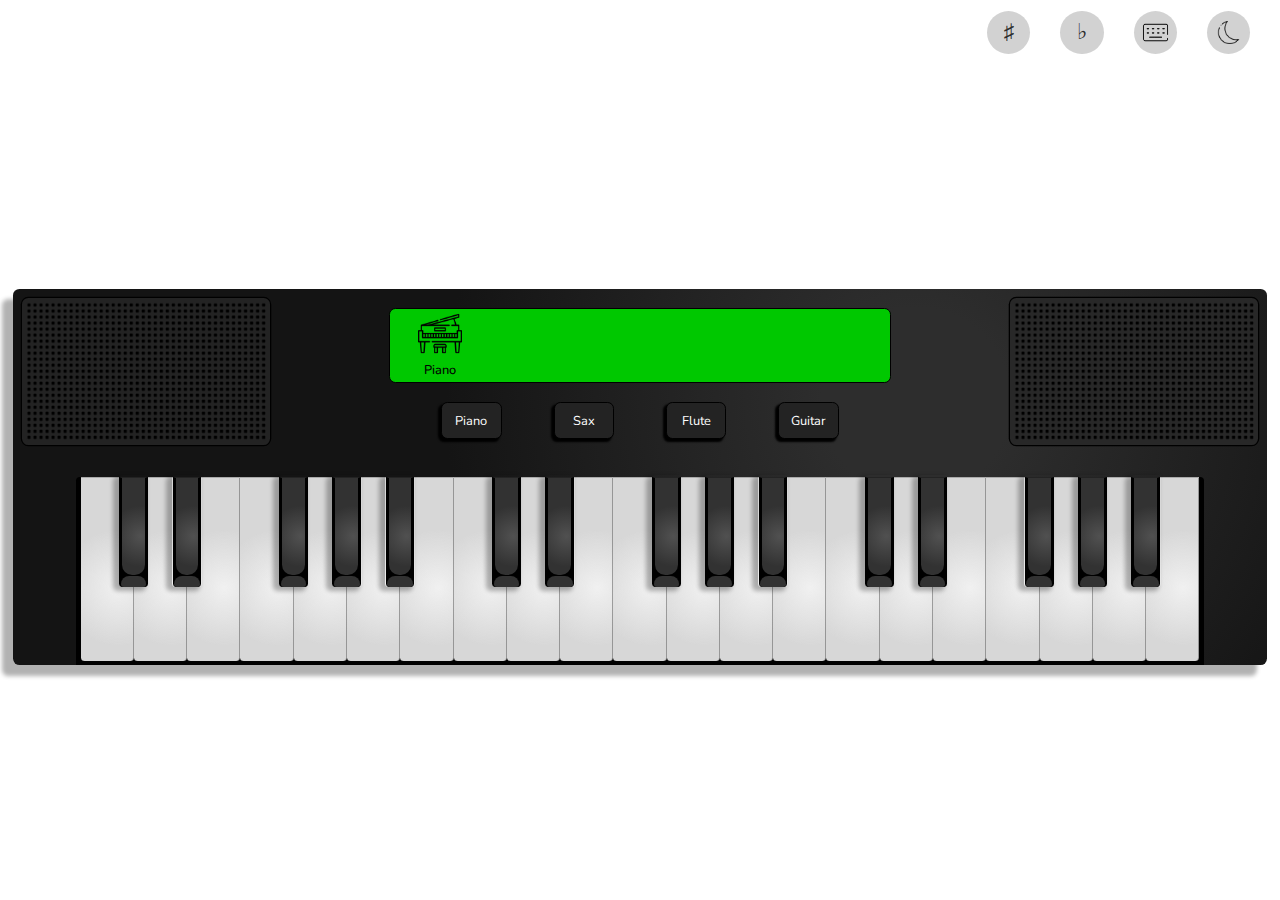
==== commit 418153cc: "Software optimization" ====
--- a/index.html
+++ b/index.html
@@ -1,102 +1,320 @@
 <!DOCTYPE html>
 <html lang="en">
-	<head>
-		<title>Musical Keyboard</title>
-		<meta charset="utf-8">
-		<meta name="viewport" content="width=device-width, initial-scale=1.0">
-		<link rel="icon" type="image/x-icon" href="images/favicon.ico">
-		<link rel="stylesheet" href="css/style.css">
-	</head>
-
-	<body>
-		<div class="container">
-			<div class="header-controls">
-				<div></div>
-				<div>♯</div>
-				<div>♭</div>
-				<div><img src="images/keyboard.png"></img></div>
-				<div><img src="images/moon.png"></img></div>
+<head>
+	<title>Musical Keyboard</title>
+	<meta charset="utf-8">
+	<meta name="viewport" content="width=device-width, initial-scale=1.0">
+	<link rel="icon" type="image/x-icon" href="images/favicon.ico">
+	<link rel="stylesheet" href="css/style.css">
+</head>
+
+<body>
+	<div class="container">
+		<div class="header">
+			<div class="header-button"></div>
+			<div class="header-button">♯</div>
+			<div class="header-button">♭</div>
+			<div class="header-button"><img src="images/keyboard.png"></img></div>
+			<div class="header-button"><img src="images/moon.png"></img></div>
+		</div>
+
+		<div class="frame">
+			<div class="left-speaker"></div>
+
+			<div class="menu">
+				<div class="display">
+					<div class="current-instrument-container">
+						<img src="images/piano.png"></img>
+						<span>Piano</span>
+					</div>
+				</div>
+
+				<div class="menu-buttons">
+					<button>Piano</button>
+					<button>Sax</button>
+					<button>Flute</button>
+					<button>Guitar</button>
+				</div>
 			</div>
 
-			<div class="frame">
-				<div class="left-speaker"></div>
-
-				<div class="menu">
-					<div class="display">
-						<div class="current-instrument-container">
-							<img src="images/piano.png"></img>
-							<span>Piano</span>
-						</div>
-					</div>
-
-					<div class="menu-buttons">
-						<button>Piano</button>
-						<button>Sax</button>
-						<button>Flute</button>
-						<button>Guitar</button>
+			<div class="right-speaker"></div>
+
+			<div class="keyboard">
+				<div class="white-key-set">
+					<div class="key white-key" id="Z">
+						<div class="white-key-cypher">C</div>
+						<div class="white-key-letter">Z</div>
+					</div>
+
+					<div class="key white-key" id="C">
+						<div class="white-key-cypher">D</div>
+						<div class="white-key-letter">C</div>
+					</div>
+
+					<div class="key white-key" id="B">
+						<div class="white-key-cypher">E</div>
+						<div class="white-key-letter">B</div>
+					</div>
+
+					<div class="key white-key" id="N">
+						<div class="white-key-cypher">F</div>
+						<div class="white-key-letter">N</div>
+					</div>
+
+					<div class="key white-key" id="A">
+						<div class="white-key-cypher">G</div>
+						<div class="white-key-letter">A</div>
+					</div>
+
+					<div class="key white-key" id="D">
+						<div class="white-key-cypher">A</div>
+						<div class="white-key-letter">D</div>
+					</div>
+
+					<div class="key white-key" id="G">
+						<div class="white-key-cypher">B</div>
+						<div class="white-key-letter">G</div>
+					</div>
+
+					<div class="key white-key" id="H">
+						<div class="white-key-cypher">C</div>
+						<div class="white-key-letter">H</div>
+					</div>
+
+					<div class="key white-key" id="K">
+						<div class="white-key-cypher">D</div>
+						<div class="white-key-letter">K</div>
+					</div>
+
+					<div class="key white-key" id="Q">
+						<div class="white-key-cypher">E</div>
+						<div class="white-key-letter">Q</div>
+					</div>
+
+					<div class="key white-key" id="W">
+						<div class="white-key-cypher">F</div>
+						<div class="white-key-letter">W</div>
+					</div>
+
+					<div class="key white-key" id="R">
+						<div class="white-key-cypher">G</div>
+						<div class="white-key-letter">R</div>
+					</div>
+
+					<div class="key white-key" id="Y">
+						<div class="white-key-cypher">A</div>
+						<div class="white-key-letter">Y</div>
+					</div>
+
+					<div class="key white-key" id="I">
+						<div class="white-key-cypher">B</div>
+						<div class="white-key-letter">I</div>
+					</div>
+
+					<div class="key white-key" id="O">
+						<div class="white-key-cypher">C</div>
+						<div class="white-key-letter">O</div>
+					</div>
+
+					<div class="key white-key" id="1">
+						<div class="white-key-cypher">D</div>
+						<div class="white-key-letter">1</div>
+					</div>
+
+					<div class="key white-key" id="3">
+						<div class="white-key-cypher">E</div>
+						<div class="white-key-letter">3</div>
+					</div>
+
+					<div class="key white-key" id="4">
+						<div class="white-key-cypher">F</div>
+						<div class="white-key-letter">4</div>
+					</div>
+
+					<div class="key white-key" id="6">
+						<div class="white-key-cypher">G</div>
+						<div class="white-key-letter">6</div>
+					</div>
+
+					<div class="key white-key" id="8">
+						<div class="white-key-cypher">A</div>
+						<div class="white-key-letter">8</div>
+					</div>
+
+					<div class="key white-key" id="0">
+						<div class="white-key-cypher">B</div>
+						<div class="white-key-letter">0</div>
 					</div>
 				</div>
 
-				<div class="right-speaker"></div>
-
-				<div class="keyboard">
-					<div class="white-key-set">
-						<div class="key white-key" id="Z"><div class="white-key-cypher">C</div><div class="white-key-letter">Z</div></div>
-						<div class="key white-key" id="C"><div class="white-key-cypher">D</div><div class="white-key-letter">C</div></div>
-						<div class="key white-key" id="B"><div class="white-key-cypher">E</div><div class="white-key-letter">B</div></div>
-						<div class="key white-key" id="N"><div class="white-key-cypher">F</div><div class="white-key-letter">N</div></div>
-						<div class="key white-key" id="A"><div class="white-key-cypher">G</div><div class="white-key-letter">A</div></div>
-						<div class="key white-key" id="D"><div class="white-key-cypher">A</div><div class="white-key-letter">D</div></div>
-						<div class="key white-key" id="G"><div class="white-key-cypher">B</div><div class="white-key-letter">G</div></div>
-						<div class="key white-key" id="H"><div class="white-key-cypher">C</div><div class="white-key-letter">H</div></div>
-						<div class="key white-key" id="K"><div class="white-key-cypher">D</div><div class="white-key-letter">K</div></div>
-						<div class="key white-key" id="Q"><div class="white-key-cypher">E</div><div class="white-key-letter">Q</div></div>
-						<div class="key white-key" id="W"><div class="white-key-cypher">F</div><div class="white-key-letter">W</div></div>
-						<div class="key white-key" id="R"><div class="white-key-cypher">G</div><div class="white-key-letter">R</div></div>
-						<div class="key white-key" id="Y"><div class="white-key-cypher">A</div><div class="white-key-letter">Y</div></div>
-						<div class="key white-key" id="I"><div class="white-key-cypher">B</div><div class="white-key-letter">I</div></div>
-						<div class="key white-key" id="O"><div class="white-key-cypher">C</div><div class="white-key-letter">O</div></div>
-						<div class="key white-key" id="1"><div class="white-key-cypher">D</div><div class="white-key-letter">1</div></div>
-						<div class="key white-key" id="3"><div class="white-key-cypher">E</div><div class="white-key-letter">3</div></div>
-						<div class="key white-key" id="4"><div class="white-key-cypher">F</div><div class="white-key-letter">4</div></div>
-						<div class="key white-key" id="6"><div class="white-key-cypher">G</div><div class="white-key-letter">6</div></div>
-						<div class="key white-key" id="8"><div class="white-key-cypher">A</div><div class="white-key-letter">8</div></div>
-						<div class="key white-key" id="0"><div class="white-key-cypher">B</div><div class="white-key-letter">0</div></div>
-					</div>
-
-					<div class="black-key-set">
-						<div class="key black-key" id="X"><div class="black-key-center"><div class="bkc sharp-key-cypher">C♯</div><div class="bkc flat-key-cypher">D♭</div><div class="black-key-letter">X</div></div><div class="black-key-shadow"></div></div>
-						<div class="key black-key" id="V"><div class="black-key-center"><div class="bkc sharp-key-cypher">D♯</div><div class="bkc flat-key-cypher">E♭</div><div class="black-key-letter">V</div></div><div class="black-key-shadow"></div></div>
-						<div></div>
-						<div class="key black-key" id="M"><div class="black-key-center"><div class="bkc sharp-key-cypher">F♯</div><div class="bkc flat-key-cypher">G♭</div><div class="black-key-letter">M</div></div><div class="black-key-shadow"></div></div>
-						<div class="key black-key" id="S"><div class="black-key-center"><div class="bkc sharp-key-cypher">G♯</div><div class="bkc flat-key-cypher">A♭</div><div class="black-key-letter">S</div></div><div class="black-key-shadow"></div></div>
-						<div class="key black-key" id="F"><div class="black-key-center"><div class="bkc sharp-key-cypher">A♯</div><div class="bkc flat-key-cypher">B♭</div><div class="black-key-letter">F</div></div><div class="black-key-shadow"></div></div>
-						<div></div>
-						<div class="key black-key" id="J"><div class="black-key-center"><div class="bkc sharp-key-cypher">C♯</div><div class="bkc flat-key-cypher">D♭</div><div class="black-key-letter">J</div></div><div class="black-key-shadow"></div></div>
-						<div class="key black-key" id="L"><div class="black-key-center"><div class="bkc sharp-key-cypher">D♯</div><div class="bkc flat-key-cypher">E♭</div><div class="black-key-letter">L</div></div><div class="black-key-shadow"></div></div>
-						<div></div>
-						<div class="key black-key" id="E"><div class="black-key-center"><div class="bkc sharp-key-cypher">F♯</div><div class="bkc flat-key-cypher">G♭</div><div class="black-key-letter">E</div></div><div class="black-key-shadow"></div></div>
-						<div class="key black-key" id="T"><div class="black-key-center"><div class="bkc sharp-key-cypher">G♯</div><div class="bkc flat-key-cypher">A♭</div><div class="black-key-letter">T</div></div><div class="black-key-shadow"></div></div>
-						<div class="key black-key" id="U"><div class="black-key-center"><div class="bkc sharp-key-cypher">A♯</div><div class="bkc flat-key-cypher">B♭</div><div class="black-key-letter">U</div></div><div class="black-key-shadow"></div></div>
-						<div></div>
-						<div class="key black-key" id="P"><div class="black-key-center"><div class="bkc sharp-key-cypher">C♯</div><div class="bkc flat-key-cypher">D♭</div><div class="black-key-letter">P</div></div><div class="black-key-shadow"></div></div>
-						<div class="key black-key" id="2"><div class="black-key-center"><div class="bkc sharp-key-cypher">D♯</div><div class="bkc flat-key-cypher">E♭</div><div class="black-key-letter">2</div></div><div class="black-key-shadow"></div></div>
-						<div></div>
-						<div class="key black-key" id="5"><div class="black-key-center"><div class="bkc sharp-key-cypher">F♯</div><div class="bkc flat-key-cypher">G♭</div><div class="black-key-letter">5</div></div><div class="black-key-shadow"></div></div>
-						<div class="key black-key" id="7"><div class="black-key-center"><div class="bkc sharp-key-cypher">G♯</div><div class="bkc flat-key-cypher">A♭</div><div class="black-key-letter">7</div></div><div class="black-key-shadow"></div></div>
-						<div class="key black-key" id="9"><div class="black-key-center"><div class="bkc sharp-key-cypher">A♯</div><div class="bkc flat-key-cypher">B♭</div><div class="black-key-letter">9</div></div><div class="black-key-shadow"></div></div>
-						<div></div>
-					</div>
+				<div class="black-key-set">
+					<div class="key black-key" id="X">
+						<div class="black-key-center">
+							<div class="bkc sharp-key-cypher">C♯</div>
+							<div class="bkc flat-key-cypher">D♭</div>
+							<div class="black-key-letter">X</div>
+						</div>
+
+						<div class="black-key-shadow"></div>
+					</div>
+
+					<div class="key black-key" id="V">
+						<div class="black-key-center">
+							<div class="bkc sharp-key-cypher">D♯</div>
+							<div class="bkc flat-key-cypher">E♭</div>
+							<div class="black-key-letter">V</div>
+						</div>
+
+						<div class="black-key-shadow"></div>
+					</div>
+
+					<div></div>
+
+					<div class="key black-key" id="M">
+						<div class="black-key-center">
+							<div class="bkc sharp-key-cypher">F♯</div>
+							<div class="bkc flat-key-cypher">G♭</div>
+							<div class="black-key-letter">M</div>
+						</div>
+
+						<div class="black-key-shadow"></div>
+					</div>
+
+					<div class="key black-key" id="S">
+						<div class="black-key-center">
+							<div class="bkc sharp-key-cypher">G♯</div>
+							<div class="bkc flat-key-cypher">A♭</div>
+							<div class="black-key-letter">S</div>
+						</div>
+
+						<div class="black-key-shadow"></div>
+					</div>
+
+					<div class="key black-key" id="F">
+						<div class="black-key-center">
+							<div class="bkc sharp-key-cypher">A♯</div>
+							<div class="bkc flat-key-cypher">B♭</div>
+							<div class="black-key-letter">F</div>
+						</div>
+
+						<div class="black-key-shadow"></div>
+					</div>
+
+					<div></div>
+
+					<div class="key black-key" id="J">
+						<div class="black-key-center">
+							<div class="bkc sharp-key-cypher">C♯</div>
+							<div class="bkc flat-key-cypher">D♭</div>
+							<div class="black-key-letter">J</div>
+						</div>
+
+						<div class="black-key-shadow"></div>
+					</div>
+
+					<div class="key black-key" id="L">
+						<div class="black-key-center">
+							<div class="bkc sharp-key-cypher">D♯</div>
+							<div class="bkc flat-key-cypher">E♭</div>
+							<div class="black-key-letter">L</div>
+						</div>
+
+						<div class="black-key-shadow"></div>
+					</div>
+
+					<div></div>
+
+					<div class="key black-key" id="E">
+						<div class="black-key-center">
+							<div class="bkc sharp-key-cypher">F♯</div>
+							<div class="bkc flat-key-cypher">G♭</div>
+							<div class="black-key-letter">E</div>
+						</div>
+
+						<div class="black-key-shadow"></div>
+					</div>
+
+					<div class="key black-key" id="T">
+						<div class="black-key-center">
+							<div class="bkc sharp-key-cypher">G♯</div>
+							<div class="bkc flat-key-cypher">A♭</div>
+							<div class="black-key-letter">T</div>
+						</div>
+
+						<div class="black-key-shadow"></div>
+					</div>
+
+					<div class="key black-key" id="U">
+						<div class="black-key-center">
+							<div class="bkc sharp-key-cypher">A♯</div>
+							<div class="bkc flat-key-cypher">B♭</div>
+							<div class="black-key-letter">U</div>
+						</div>
+
+						<div class="black-key-shadow"></div>
+					</div>
+
+					<div></div>
+
+					<div class="key black-key" id="P">
+						<div class="black-key-center">
+							<div class="bkc sharp-key-cypher">C♯</div>
+							<div class="bkc flat-key-cypher">D♭</div>
+							<div class="black-key-letter">P</div>
+						</div>
+
+						<div class="black-key-shadow"></div>
+					</div>
+
+					<div class="key black-key" id="2">
+						<div class="black-key-center">
+							<div class="bkc sharp-key-cypher">D♯</div>
+							<div class="bkc flat-key-cypher">E♭</div>
+							<div class="black-key-letter">2</div>
+						</div>
+
+						<div class="black-key-shadow"></div>
+					</div>
+
+					<div></div>
+
+					<div class="key black-key" id="5">
+						<div class="black-key-center">
+							<div class="bkc sharp-key-cypher">F♯</div>
+							<div class="bkc flat-key-cypher">G♭</div>
+							<div class="black-key-letter">5</div>
+						</div>
+
+						<div class="black-key-shadow"></div>
+					</div>
+
+					<div class="key black-key" id="7">
+						<div class="black-key-center">
+							<div class="bkc sharp-key-cypher">G♯</div>
+							<div class="bkc flat-key-cypher">A♭</div>
+							<div class="black-key-letter">7</div>
+						</div>
+
+						<div class="black-key-shadow"></div>
+					</div>
+
+					<div class="key black-key" id="9">
+						<div class="black-key-center">
+							<div class="bkc sharp-key-cypher">A♯</div>
+							<div class="bkc flat-key-cypher">B♭</div>
+							<div class="black-key-letter">9</div>
+						</div>
+
+						<div class="black-key-shadow"></div>
+					</div>
+
+					<div></div>
 				</div>
 			</div>
 		</div>
-
-		<div class="cookie-banner">
-			<p>This site uses cookies only to store your preferences.</p>
-			<p>Don't worry! No personal data is being collected.</p>
-			<button id="cookie-consent">Accept</button>
-		</div>
-
-  	<script src="js/script.js"></script>
-	</body>
+	</div>
+
+	<script src="js/script.js"></script>
+</body>
+
 </html>--- a/css/style.css
+++ b/css/style.css
@@ -19,18 +19,18 @@
 
 .container {
 	display: grid;
-	grid-template: repeat(2, 6% 94%) / repeat(1, 100%);
+	grid-template: 6% 94% / 100%;
 	width: 100vw;
 	height: 100vh;
 }
 
-.header-controls {
+.header {
 	display: flex;
 	justify-content: end;
 	align-items: end;
 }
 
-.header-controls div {
+.header-button {
 	display: grid;
 	align-items: center;
 	justify-items: center;
@@ -38,42 +38,34 @@
 	aspect-ratio: 1 / 1;
 	margin-right: 30px;
 	border-radius: 50%;
+	font-size: 2.4vh;
+	color: rgba(0,0,0,0.8);
 	background-color: rgba(210,210,210,1);
 	cursor: pointer;
-}
-
-.header-controls div:nth-child(1) {
+	transition: transform 0.4s;
+}
+
+.header-button img {
+  height: 2.5vh;
+}
+
+.header div:nth-child(1) {
 	position: absolute;
 	z-index: -1;
 	width: 4.8vh;
 	aspect-ratio: 1 / 1;
 	background-color: rgba(30,30,30,1);
+	transform: scale(0);
 	transition: 1s ease;
-	transform: scale(0);
-}
-
-.header-controls div:nth-child(2),
-.header-controls div:nth-child(3),
-.header-controls div:nth-child(4),
-.header-controls div:nth-child(5) {
-	font-size: 2.4vh;
-	color: rgba(0,0,0,0.8);
-	transition: transform 0.4s;
-}
-
-.header-controls div:nth-child(4) img,
-.header-controls div:nth-child(5) img {
-  height: 2.5vh;
 }
 
 .frame {
+	display: grid;
+	grid-template: 50% 50% / 25% 50% 25%;
 	align-self: center;
 	justify-self: center;
-	display: grid;
-	grid-template: repeat(2, 50%) / repeat(3, 25% 50% 25%);
 	width: 98vw;
 	aspect-ratio: 4 / 1.20;
-	margin: auto;
 	border-radius: 0.5vw;
 	box-shadow: 0 0 0 0.25vw rgba(240,240,240,0);
 	background: radial-gradient(circle at 72% 30%, rgba(45,45,45,1) 10%, rgba(20,20,20,1) 50%);
@@ -102,24 +94,22 @@
 	border-radius: 0.5vw;
 	box-shadow: 0px 0px 0 0.1vw rgba(0,0,0,1);
 	background: radial-gradient(50% 50% at 50% 50%, rgba(0,0,0,1) 50%, transparent 52%), radial-gradient(64% 64% at 50% 50%, rgba(0,0,0,0.3) 50%, transparent 52%);
+	background-size: 0.47vw 0.47vw;
 	background-color: rgba(35,35,35,1);
-	background-size: 0.47vw 0.47vw;
 }
 
 .menu {
+	display: grid;
+	grid-template: 50% 50% / auto;
 	grid-row: 1/2;
 	grid-column: 2/3;
 	align-self: center;
 	justify-self: center;
-	display: grid;
-	grid-template: repeat(2, 50%) / repeat(1, auto);
 	width: 80%;
 	height: 80%;
 }
 
 .display {
-	align-self: center;
-	justify-self: center;
 	display: grid;
 	width: 100%;
 	height: 100%;
@@ -150,17 +140,17 @@
 	align-content: center;
 	justify-content: space-evenly;
 	display: grid;
-	grid-template: repeat(1, 50%) / repeat(4, 12%);
-}
-
-button {
+	grid-template: 50% / repeat(4, 12%);
+}
+
+.menu-buttons button {
+	border: solid rgba(0,0,0,1) 0.1vw;
+	border-radius: 0.5vw;
+	box-shadow: -0.20vw 0.20vw 2px 0 rgba(0,0,0,1);
+	outline: none;
 	font-family: Nunito;
 	font-size: 1vw;
 	color: rgba(255,255,255,1);
-	border: solid rgba(0,0,0,1) 0.1vw;
-	border-radius: 0.5vw;
-	box-shadow: -0.20vw 0.20vw 2px 0 rgba(0,0,0,1);
-	outline: none;
 	background-color: rgba(35,35,35,1);
 	cursor: pointer;
 }
@@ -177,29 +167,30 @@
 	border-radius: 0.5vw;
 	box-shadow: 0px 0px 0 0.1vw rgba(0,0,0,1);
 	background: radial-gradient(50% 50% at 50% 50%, rgba(0,0,0,1) 50%, transparent 52%),	radial-gradient(64% 64% at 50% 50%, rgba(0,0,0,0.3) 50%, transparent 52%);
+	background-size: 0.47vw 0.47vw;
 	background-color: rgba(40,40,40,1);
-	background-size: 0.47vw 0.47vw;
 }
 
 .keyboard {
+	display: grid;
+	grid-template: 97% / 100%;
 	grid-row: 2/3;
 	grid-column: 1/4;
-	display: grid;
-	grid-template: repeat(1, 97%) / repeat(1, 100%);
 	justify-self: center;
 	align-self: center;
 	width: 90%;
 	height: 100%;
 	padding: 0 0.4vw;
 	border-radius: 0.3vw 0.3vw 0 0;
+	font-family: Nunito;
 	background-color: rgba(0,0,0,1);
 }
 
 .white-key-set {
+	display: grid;
+	grid-template: 98% / repeat(21, 1fr);
 	grid-row: 1/3;
 	grid-column: 1/21;
-	display: grid;
-	grid-template: repeat(1, 98%) / repeat(21, 1fr);
 	position: relative;
 }
 
@@ -207,11 +198,10 @@
 	display: grid;
 	justify-content: center;
 	align-content: end;
-	font-family: Nunito;
-	font-size: 1.2vw;
-	border-radius: 0 0 0.3vw 0.3vw;
 	border-top: 0.15vw solid rgba(170,170,170,1);
 	border-right: 0.1vw solid rgba(0,0,0,0.3);
+	border-radius: 0 0 0.3vw 0.3vw;
+	font-size: 1.2vw;
 	background: radial-gradient(circle at 72% 60%, rgba(240,240,240,1) 1%, transparent 50%);
 	background-color: rgba(215,215,215,1);
 	cursor: pointer;
@@ -231,10 +221,10 @@
 }
 
 .black-key-set {
+	display: grid;
+	grid-template: 97% / repeat(21, 1fr);
 	grid-row: 1/3;
 	grid-column: 1/21;
-	display: grid;
-	grid-template: repeat(1, 97%) / repeat(21, 1fr);
 }
 
 .black-key {
@@ -243,10 +233,10 @@
 	width: 54%;
 	height: 60%;
 	margin-left: 72.5%;
-	border-radius: 0 0 0.3vw 0.3vw;
 	border-left: 0.3vw solid rgba(0,0,0,1);;
 	border-top: 0.15vw solid rgba(35,35,35,1);
 	border-right: 0.3vw solid rgba(0,0,0,1);
+	border-radius: 0 0 0.3vw 0.3vw;
 	background-color: rgba(0,0,0,1);
 	cursor: pointer;
 }
@@ -255,14 +245,13 @@
 	content: '';
 	width: 100%;
 	height: 89%;
-	font-family: Nunito;
 	font-size: 0.9vw;
 	color: rgba(255,255,255,0);
 	border-radius: 0 0 0.8vw 0.8vw;
 	background: radial-gradient(circle at 80% 60%, rgba(80,80,80,1) 1%, rgba(50,50,50,1) 50%);
 }
 
-.sharp-key-cypher {
+.sharp-key-cypher, .flat-key-cypher, .black-key-letter {
 	position: absolute;
 	left: 50%;
 	top: 0.7vw;
@@ -270,20 +259,8 @@
 	transition: color 0.5s linear;
 }
 
-.flat-key-cypher {
-	position: absolute;
-	left: 50%;
-	top: 0.7vw;
-	transform: translateX(-50%);
-	transition: color 0.5s linear;
-}
-
 .black-key-letter {
-	position: absolute;
-	left: 50%;
 	top: 5.8vw;
-	transform: translateX(-50%);
-	transition: color 0.5s linear;
 }
 
 .black-key-shadow {
@@ -312,13 +289,18 @@
 	background-color: rgb(30, 30, 30);
 }
 
-.header-controls div:hover {
+.header-button:hover {
 	transform: scale(1.25);
 }
 
-.header-controls div:nth-child(1).active {
-	transition: 2s ease-in;
-	transform: scale(1000);
+.header-button:active {
+	transform: scale(0.95);
+	transition: transform 0.15s;
+}
+
+.header div:nth-child(1).active {
+	transition: 1s ease-in;
+	transform: scale(500);
 }
 
 .frame.dark {
@@ -357,20 +339,11 @@
 	background: radial-gradient(circle at 80% 30%, rgba(80,80,80,1) 1%, rgba(50,50,50,1) 40%);
 }
 
-.sharp-key-cypher.active {
+.sharp-key-cypher.active, .flat-key-cypher.active {
 	top: 0.8vw;
 }
 
-.sharp-key-cypher.show-sharp-cypher {
-	color: rgba(210,120,40,0.8);
-	transition: color 1.5s linear;
-}
-
-.flat-key-cypher.active {
-	top: 0.8vw;
-}
-
-.flat-key-cypher.show-flat-cypher {
+.sharp-key-cypher.show-sharp-cypher, .flat-key-cypher.show-flat-cypher {
 	color: rgba(210,120,40,0.8);
 	transition: color 1.5s linear;
 }
@@ -399,50 +372,4 @@
 
 .black-key-shadow.active::before {
 	height: 0;
-}
-
-/* SECTION cookie consent banner */
-.cookie-banner {
-	display: flex;
-	flex-direction: column;
-	position: fixed;
-	left: 10px;
-	top: 100%;
-	width: 350px;
-	height: 200px;
-	font-family: 'Times New Roman', Times, serif;
-	font-size: 18pt;
-	color: rgba(0, 0, 0, 0.68);
-	text-align: center;
-	padding: 10px;
-	border: solid 2px rgb(198, 198, 198);
-	background-color: rgb(255, 255, 255);
-	transition: top 1.8s;
-}
-
-.cookie-banner.show {
-	top: 78.5%;
-}
-
-.cookie-banner > button {
-	align-self: center;
-	margin-top: 12px;
-	width: 150px;
-	height: 45px;
-	font-family: 'Times New Roman', Times, serif;
-	font-size: 18pt;
-	color: rgb(255, 255, 255);
-	border: none;
-	border-radius: 4px;
-	box-shadow: none;
-	cursor: pointer;
-	background-color: rgb(250, 40, 40);
-	transition: width 0.35s, height 0.35s, border-radius 0.35s, background-color 0.35s;
-}
-
-.cookie-banner > button.accepted {
-	width: 45px;
-	height: 45px;
-	border-radius: 50%;
-	background-color: rgb(10, 255, 10);
 }